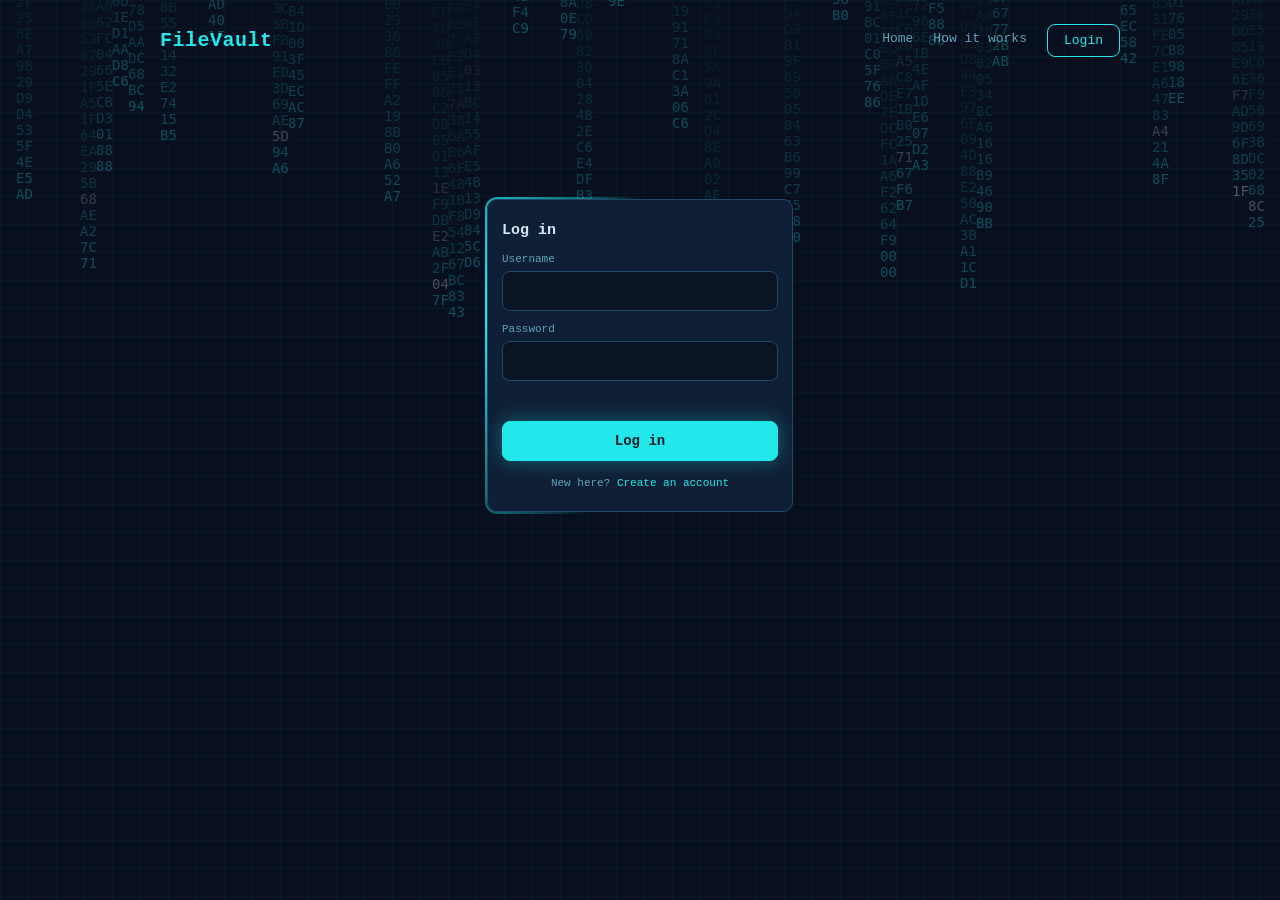
==== static/auth.html @ 0c8ebc95 "Initial Commit" ====
<!doctype html>
<html lang="en">
<head>
<meta charset="utf-8">
<meta name="viewport" content="width=device-width, initial-scale=1">
<title>FileVault | Authentication</title>
<link rel="stylesheet" href="/static/style.css">
</head>
<body data-page="auth">
<canvas id="rain"></canvas>
<div class="wrap">
  <nav id="nav"></nav>

  <!-- LOGIN -->
  <section class="screen on" id="login">
    <div class="authwrap">
      <div class="neon"><div class="inner">
        <h2>Log in</h2>
        <label for="lu">Username</label><input type="text" id="lu" autocomplete="username">
        <label for="lp">Password</label><input type="password" id="lp" autocomplete="current-password">
        <div class="msg" id="lmsg"></div>
        <button class="btn primary" id="loginButton" onclick="doLogin(this)">Log in</button>
        <div class="swap">New here? <a onclick="show('signup')">Create an account</a></div>
      </div></div>
    </div>
  </section>

  <!-- CREATE ACCOUNT -->
  <section class="screen" id="signup">
    <div class="authwrap">
      <div class="neon"><div class="inner">
        <h2>Create account</h2>
        <label for="su">Choose a username</label><input type="text" id="su" autocomplete="username">
        <label for="sp">Password</label><input type="password" id="sp" autocomplete="new-password">
        <label for="sc">Confirm password</label><input type="password" id="sc" autocomplete="new-password">
        <div class="msg" id="smsg"></div>
        <button class="btn primary" id="registerButton" onclick="doSignup(this)">Sign up</button>
        <div class="swap">Already have an account? <a onclick="show('login')">Log in</a></div>
      </div></div>
    </div>
  </section>
</div>

<script src="/static/common.js"></script>
<script src="/static/auth.js"></script>
</body>
</html>
---- static/style.css ----
:root {
	--bg: #0a1220;
	--panel: #0f2036;
	--panel2: #132a45;
	--line: #1f4a66;
	--cyan: #22e8ec;
	--cyan-dim: #1aa7b8;
	--text: #cfe9f2;
	--muted: #5fa3b8;
	--err: #ff6b7a;
	--mono: "JetBrains Mono", "Fira Code", Consolas, "Courier New", monospace;
}

@property --ang {
	syntax: "<angle>";
	initial-value: 0deg;
	inherits: false
}

* {
	box-sizing: border-box;
	margin: 0;
	padding: 0
}

body {
	background: var(--bg);
	color: var(--text);
	font-family: var(--mono);
	min-height: 100vh;
	background-image: linear-gradient(rgba(34, 232, 236, .05) 1px, transparent 1px), linear-gradient(90deg, rgba(34, 232, 236, .05) 1px, transparent 1px);
	background-size: 28px 28px;
}

a {
	color: inherit;
	text-decoration: none;
	cursor: pointer
}

.wrap {
	max-width: 1000px;
	margin: 0 auto;
	padding: 24px 20px 60px
}

/* NAV */
nav {
	display: flex;
	align-items: center;
	justify-content: space-between;
	gap: 16px;
	margin-bottom: 28px;
	flex-wrap: wrap
}

.logo {
	color: var(--cyan);
	font-size: 20px;
	font-weight: 700;
	letter-spacing: .5px
}

.links {
	display: flex;
	align-items: center;
	gap: 20px;
	font-size: 13px;
	color: var(--muted)
}

.links a {
	padding-bottom: 3px;
	border-bottom: 1px solid transparent
}

.links a:hover,
.links a.active {
	color: var(--cyan);
	border-color: var(--cyan)
}

.user {
	display: flex;
	align-items: center;
	gap: 8px;
	color: var(--text)
}

.avatar {
	width: 26px;
	height: 26px;
	border-radius: 50%;
	background: var(--cyan);
	color: #052;
	display: grid;
	place-items: center;
	font-weight: 700;
	font-size: 13px
}

/* buttons */
.btn {
	font-family: var(--mono);
	font-size: 14px;
	border-radius: 8px;
	padding: 11px 22px;
	cursor: pointer;
	border: 1px solid var(--line);
	background: var(--panel2);
	color: var(--text);
	transition: .2s
}

.btn:hover {
	border-color: var(--cyan)
}

.btn.primary {
	background: var(--cyan);
	color: #04202a;
	border-color: var(--cyan);
	font-weight: 600;
	box-shadow: 0 0 18px rgba(34, 232, 236, .35)
}

.btn.primary:hover {
	box-shadow: 0 0 28px rgba(34, 232, 236, .6)
}

.btn.outline {
	background: transparent;
	color: var(--cyan);
	border-color: var(--cyan)
}

.btn.outline:hover {
	background: rgba(34, 232, 236, .1)
}

.btn.sm {
	padding: 8px 16px;
	font-size: 13px
}

/* cards with corner brackets */
.card {
	position: relative;
	background: var(--panel);
	border: 1px solid var(--line);
	border-radius: 10px;
	padding: 20px
}

.card.br::before,
.card.br::after {
	content: "";
	position: absolute;
	width: 14px;
	height: 14px;
	border: 2px solid var(--cyan)
}

.card.br::before {
	top: -1px;
	left: -1px;
	border-right: 0;
	border-bottom: 0;
	border-top-left-radius: 10px
}

.card.br::after {
	bottom: -1px;
	right: -1px;
	border-left: 0;
	border-top: 0;
	border-bottom-right-radius: 10px
}

.screen {
	display: none;
	animation: in .35s ease
}

.screen.on {
	display: block
}

@keyframes in {
	from {
		opacity: 0;
		transform: translateY(8px)
	}

	to {
		opacity: 1;
		transform: none
	}
}

/* HOME */
.hero {
	display: grid;
	grid-template-columns: 1.1fr 1fr;
	gap: 30px;
	align-items: center;
	margin-bottom: 34px
}

.badge {
	display: inline-flex;
	align-items: center;
	gap: 8px;
	font-size: 11px;
	color: var(--cyan);
	border: 1px solid var(--line);
	border-radius: 5px;
	padding: 5px 10px;
	margin-bottom: 18px
}

.badge i {
	width: 7px;
	height: 7px;
	border-radius: 50%;
	background: var(--cyan);
	box-shadow: 0 0 8px var(--cyan);
	animation: blink 1.6s infinite
}

@keyframes blink {
	50% {
		opacity: .25
	}
}

h1 {
	font-size: 30px;
	line-height: 1.25;
	margin-bottom: 14px
}

.hero p {
	color: var(--muted);
	font-size: 14px;
	line-height: 1.7;
	margin-bottom: 22px;
	max-width: 380px
}

.pixels {
	position: relative;
	display: grid;
	grid-template-columns: repeat(9, 1fr);
	gap: 5px;
	padding: 6px;
	overflow: hidden
}

.pixels b {
	aspect-ratio: 1;
	border-radius: 4px;
	transition: background .6s
}

.pixels::after {
	content: "";
	position: absolute;
	left: 0;
	right: 0;
	height: 10px;
	background: linear-gradient(transparent, rgba(34, 232, 236, .5), transparent);
	animation: scan 3.5s linear infinite
}

@keyframes scan {
	from {
		top: -10px
	}

	to {
		top: 100%
	}
}

.flow {
	display: flex;
	align-items: center;
	gap: 14px;
	margin-bottom: 26px;
	color: var(--muted);
	font-size: 10px;
	text-align: center
}

.flow .dots {
	flex: 1;
	border-top: 2px dotted var(--cyan-dim);
	height: 0
}

.flow svg {
	display: block;
	margin: 0 auto 4px
}

.ticker {
	overflow: hidden;
	white-space: nowrap;
	border-top: 1px solid var(--line);
	border-bottom: 1px solid var(--line);
	padding: 9px 0;
	font-size: 11px;
	color: var(--muted);
	margin-bottom: 26px
}

.ticker span {
	display: inline-block;
	animation: tick 26s linear infinite
}

@keyframes tick {
	to {
		transform: translateX(-50%)
	}
}

.stats {
	display: grid;
	grid-template-columns: repeat(4, 1fr);
	gap: 14px;
	margin-bottom: 30px
}

.stat {
	text-align: center;
	padding: 22px 10px
}

.stat strong {
	display: block;
	color: var(--cyan);
	font-size: 24px;
	font-weight: 400;
	margin-bottom: 6px
}

.stat span {
	font-size: 12px;
	color: var(--muted)
}

h3.sec {
	font-size: 14px;
	font-weight: 400;
	margin-bottom: 14px;
	color: var(--text)
}

.steps3 {
	display: grid;
	grid-template-columns: repeat(3, 1fr);
	gap: 14px;
	margin-bottom: 30px
}

.steps3 .card {
	padding: 16px
}

.steps3 h4 {
	font-size: 13px;
	margin-bottom: 8px
}

.steps3 p {
	font-size: 12px;
	color: var(--muted);
	line-height: 1.6
}

.cta {
	text-align: center;
	padding: 30px
}

.cta h4 {
	font-size: 15px;
	margin-bottom: 16px;
	font-weight: 500
}

/* AUTH */
.authwrap {
	display: grid;
	place-items: center;
	min-height: 60vh
}

.neon {
	position: relative;
	width: 100%;
	max-width: 310px;
	border-radius: 12px;
	padding: 2px
}

.neon::before {
	content: "";
	position: absolute;
	inset: 0;
	border-radius: 12px;
	padding: 2px;
	background: conic-gradient(from var(--ang), transparent 0 55%, var(--cyan) 80%, transparent 100%);
	-webkit-mask: linear-gradient(#000 0 0) content-box, linear-gradient(#000 0 0);
	-webkit-mask-composite: xor;
	mask-composite: exclude;
	animation: spin 3.5s linear infinite;
	filter: drop-shadow(0 0 6px var(--cyan))
}

@keyframes spin {
	to {
		--ang: 360deg
	}
}

.neon .inner {
	position: relative;
	background: var(--panel);
	border: 1px solid var(--line);
	border-radius: 10px;
	padding: 22px 14px
}

.neon h2 {
	font-size: 15px;
	margin-bottom: 14px
}

label {
	display: block;
	font-size: 11px;
	color: var(--muted);
	margin: 12px 0 6px
}

input[type=text],
input[type=password],
input[type=number] {
	width: 100%;
	background: #091524;
	border: 1px solid var(--line);
	border-radius: 8px;
	color: var(--text);
	font-family: var(--mono);
	font-size: 14px;
	padding: 11px 12px;
	outline: none
}

input:focus {
	border-color: var(--cyan);
	box-shadow: 0 0 10px rgba(34, 232, 236, .25)
}

.neon .btn {
	width: 100%;
	margin-top: 16px
}

.swap {
	text-align: center;
	font-size: 11px;
	color: var(--muted);
	margin-top: 16px
}

.swap a {
	color: var(--cyan)
}

.msg {
	font-size: 11px;
	color: var(--err);
	min-height: 16px;
	margin-top: 8px
}

/* APP WINDOW + SLIDER */
.slider {
	position: relative;
	display: grid;
	grid-template-columns: 1fr 1fr;
	gap: 8px;
	margin-bottom: 18px
}

.slider .thumb {
	position: absolute;
	top: 0;
	bottom: 0;
	left: 0;
	width: calc(50% - 4px);
	background: var(--cyan);
	border-radius: 8px;
	box-shadow: 0 0 18px rgba(34, 232, 236, .4);
	transition: transform .35s cubic-bezier(.65, 0, .35, 1)
}

.slider.dec .thumb {
	transform: translateX(calc(100% + 8px))
}

.slider button {
	position: relative;
	z-index: 1;
	font-family: var(--mono);
	font-size: 13px;
	padding: 13px;
	border-radius: 8px;
	border: 1px solid var(--line);
	background: var(--panel2);
	color: var(--text);
	cursor: pointer;
	transition: color .3s, background .3s, border-color .3s
}

.slider button.on {
	background: transparent;
	border-color: transparent;
	color: #04202a;
	font-weight: 600
}

.drop {
	border: 1px dashed var(--cyan-dim);
	border-radius: 8px;
	padding: 14px;
	margin-bottom: 16px
}

.dropaudio {
	width: 50%;
}

.pick {
	display: flex;
	align-items: center;
	gap: 12px;
	background: #091524;
	border: 1px solid var(--line);
	border-radius: 6px;
	padding: 7px 10px;
	font-size: 13px
}

.pick input {
	display: none
}

.pick .choose {
	background: #5aa7d4;
	color: #05202e;
	border-radius: 3px;
	padding: 3px 10px;
	font-size: 12px;
	cursor: pointer;
	font-family: var(--mono)
}

.drop small {
	display: block;
	text-align: center;
	color: var(--muted);
	font-size: 12px;
	margin-top: 12px
}

.barmsg {
	display: flex;
	color: var(--text);
	font-size: 14px;
	margin-top: 14px;
	margin-bottom: 14px;
	flex-direction: column
}

.bmerror {
	color: var(--error);
}

.bmok {
	color: var(--cyan);
}

.barmsg a {
	text-decoration: underline dashed var(--cyan-dim) 2px;
  	text-underline-offset: 4px;
  	text-decoration-skip-ink: auto;
}

.row3 {
	display: grid;
	grid-template-columns: repeat(3, 1fr);
	gap: 14px;
	margin-bottom: 14px
}

.row3 label {
	margin-top: 0
}

.actions {
	display: flex;
	gap: 10px;
	margin-bottom: 14px
}

.bar {
	height: 8px;
	border: 1px solid var(--line);
	border-radius: 4px;
	overflow: hidden;
	margin-bottom: 14px;
	background: #091524
}

.bar i {
	display: block;
	height: 100%;
	width: 0;
	background: repeating-linear-gradient(135deg, var(--cyan) 0 8px, var(--cyan-dim) 8px 16px);
	transition: width .15s;
	background-size: 200%;
	animation: stripe 1s linear infinite
}

@keyframes stripe {
	to {
		background-position: 22px 0
	}
}

.hex {
	background: #070f1b;
	border: 1px solid var(--line);
	border-radius: 6px;
	padding: 12px;
	height: 112px;
	overflow: hidden;
	font-size: 11.5px;
	line-height: 1.75;
	color: var(--cyan-dim);
	white-space: pre
}

.hex .o {
	color: #3d7f96
}

.info {
	margin-top: 14px;
	font-size: 11px;
	color: var(--muted)
}

.info div {
	display: flex;
	justify-content: space-between;
	padding: 5px 0
}

.info b {
	font-weight: 400;
	color: var(--text)
}

.log {
	background: #070f1b;
	border: 1px solid var(--line);
	border-radius: 6px;
	padding: 12px;
	min-height: 80px;
	font-size: 11.5px;
	line-height: 1.8;
	color: var(--cyan-dim)
}

.pane {
	display: none
}

.pane.on {
	display: block;
	animation: in .3s ease
}

/* HOW */
.two {
	display: grid;
	grid-template-columns: 1fr 1fr;
	gap: 16px;
	margin: 16px 0
}

.step {
	display: flex;
	gap: 12px;
	font-size: 12px;
	color: var(--muted);
	line-height: 1.6;
	margin: 14px 0
}

.step em {
	flex: none;
	width: 26px;
	height: 26px;
	border: 1px solid var(--cyan);
	border-radius: 5px;
	color: var(--cyan);
	font-style: normal;
	display: grid;
	place-items: center;
	font-size: 12px
}

.bytes {
	display: flex;
	gap: 6px;
	margin: 14px 0 6px
}

.bytes span {
	border: 1px solid var(--cyan-dim);
	color: var(--cyan);
	padding: 7px 8px;
	border-radius: 5px;
	font-size: 12px
}

/* ---- crazy layer ---- */
#rain {
	position: fixed;
	inset: 0;
	z-index: 0;
	opacity: .28;
	pointer-events: none
}

.wrap {
	position: relative;
	z-index: 1
}

.glitch {
	position: relative;
	display: inline-block
}

.glitch::before,
.glitch::after {
	content: attr(data-text);
	position: absolute;
	left: 0;
	top: 0;
	width: 100%;
	overflow: hidden;
	background: transparent
}

.glitch::before {
	color: #ff3df2;
	animation: gl1 3.2s infinite steps(1);
	clip-path: inset(0 0 100% 0)
}

.glitch::after {
	color: #22e8ec;
	animation: gl2 3.2s infinite steps(1);
	clip-path: inset(100% 0 0 0)
}

@keyframes gl1 {

	0%,
	88%,
	100% {
		clip-path: inset(0 0 100% 0);
		transform: none
	}

	90% {
		clip-path: inset(10% 0 55% 0);
		transform: translate(-4px, 0)
	}

	94% {
		clip-path: inset(60% 0 8% 0);
		transform: translate(3px, 0)
	}

	97% {
		clip-path: inset(30% 0 40% 0);
		transform: translate(-2px, 0)
	}
}

@keyframes gl2 {

	0%,
	88%,
	100% {
		clip-path: inset(100% 0 0 0);
		transform: none
	}

	91% {
		clip-path: inset(50% 0 20% 0);
		transform: translate(4px, 0)
	}

	95% {
		clip-path: inset(5% 0 70% 0);
		transform: translate(-3px, 0)
	}

	98% {
		clip-path: inset(70% 0 5% 0);
		transform: translate(2px, 0)
	}
}

.trail {
	position: fixed;
	width: 10px;
	height: 10px;
	border-radius: 2px;
	pointer-events: none;
	z-index: 50;
	animation: fade .7s forwards
}

@keyframes fade {
	to {
		opacity: 0;
		transform: scale(.2) translateY(14px)
	}
}

.burst {
	position: fixed;
	width: 8px;
	height: 8px;
	border-radius: 2px;
	pointer-events: none;
	z-index: 60
}

.card {
	transition: transform .15s ease-out, border-color .2s, box-shadow .2s;
	transform-style: preserve-3d
}

.card:hover {
	border-color: var(--cyan);
	box-shadow: 0 0 22px rgba(34, 232, 236, .18)
}

.konami body {
	animation: hue 2s linear infinite
}

@keyframes hue {
	to {
		filter: hue-rotate(360deg)
	}
}

@media(max-width:720px) {

	.hero,
	.two {
		grid-template-columns: 1fr
	}

	.stats {
		grid-template-columns: 1fr 1fr
	}

	.steps3 {
		grid-template-columns: 1fr
	}

	.row3 {
		grid-template-columns: 1fr
	}
}

/* multi-page additions */
html {
	scroll-behavior: smooth
}

a.btn {
	display: inline-block;
	text-align: center
}

.neon a.btn {
	display: block
}
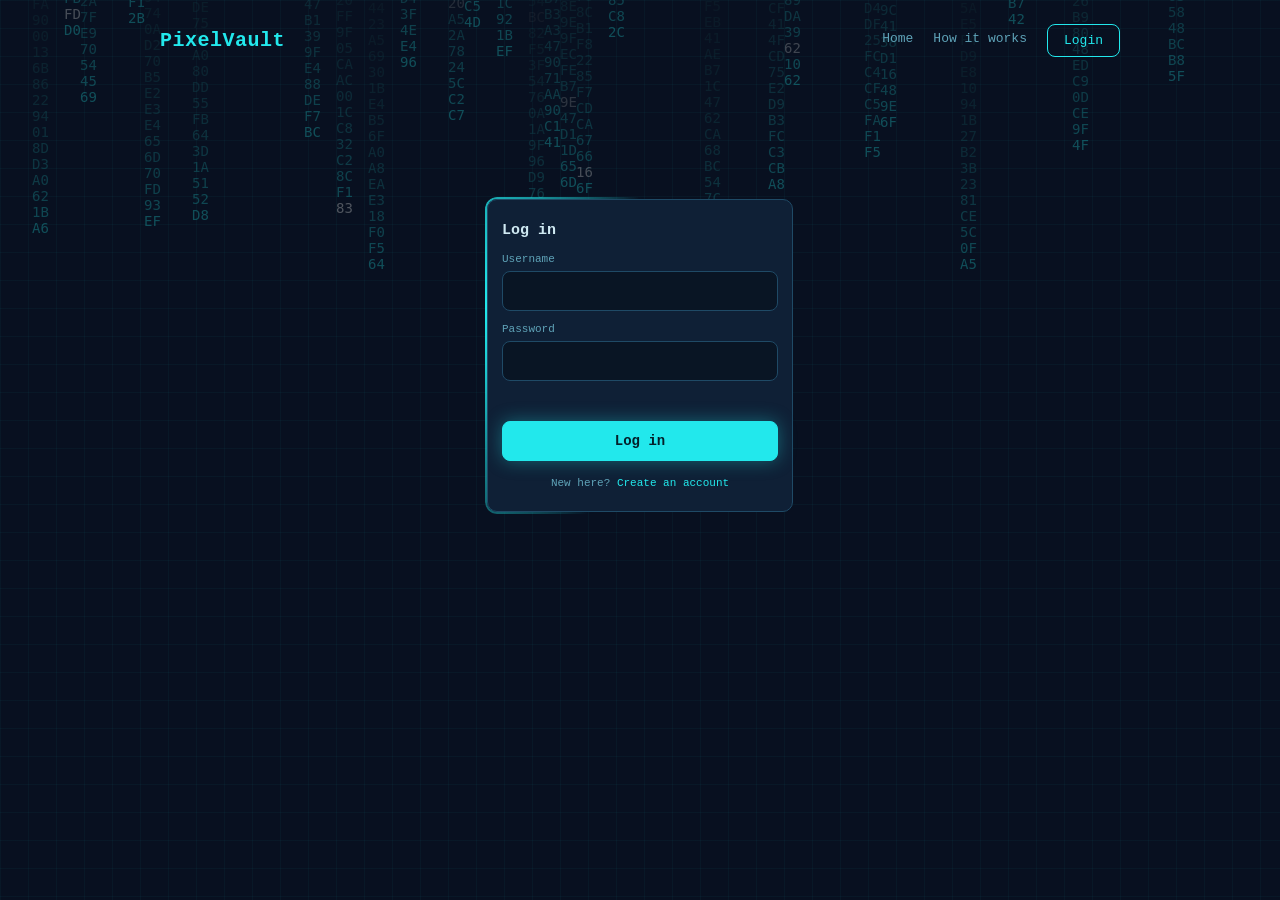
==== commit 63fa44b3: "Corrected Name of Program" ====
--- a/static/auth.html
+++ b/static/auth.html
@@ -3,7 +3,7 @@
 <head>
 <meta charset="utf-8">
 <meta name="viewport" content="width=device-width, initial-scale=1">
-<title>FileVault | Authentication</title>
+<title>PixelVault | Authentication</title>
 <link rel="stylesheet" href="/static/style.css">
 </head>
 <body data-page="auth">
